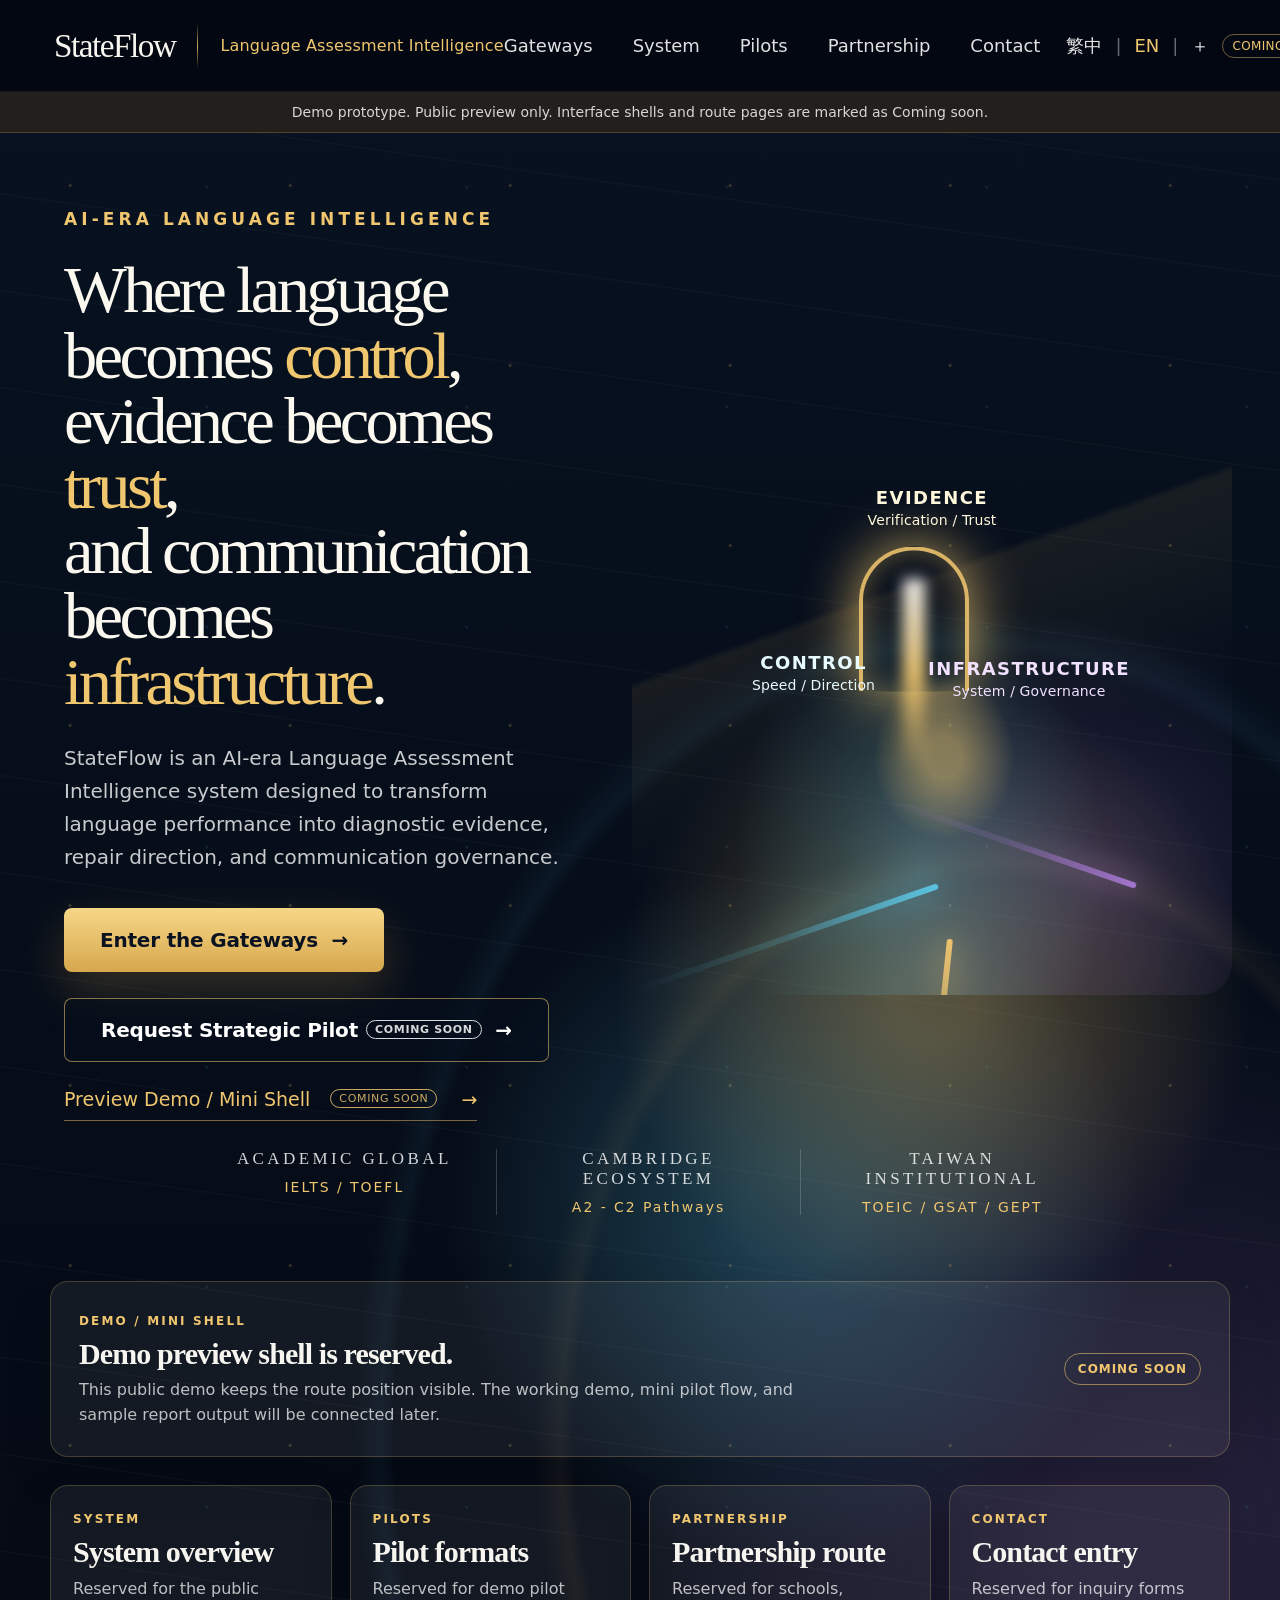
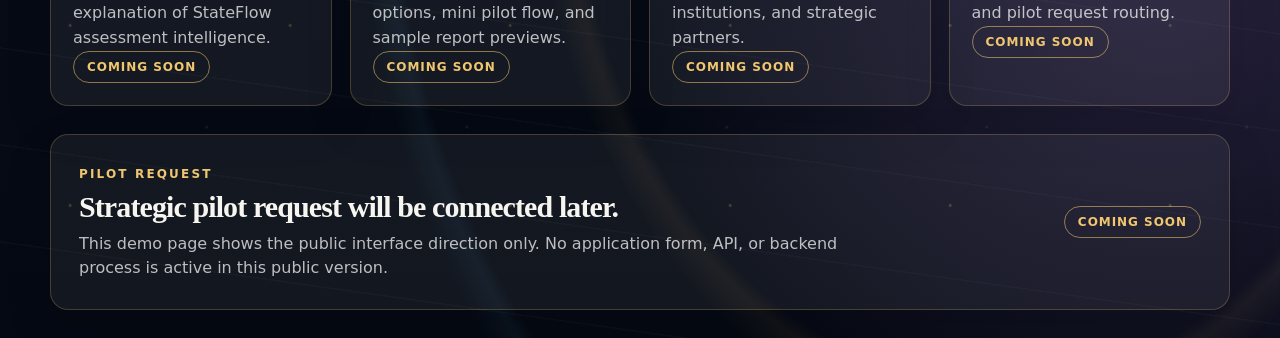
==== index.html @ 735f4b94 "Add files via upload" ====
<!doctype html>
<html lang="en" data-page="page01_international_gateway">
<head>
  <meta charset="utf-8" />
  <meta name="viewport" content="width=device-width, initial-scale=1" />
  <title>StateFlow International Gateway</title>
  <meta name="description" content="StateFlow International Gateway - AI-era Language Assessment Intelligence. Demo prototype only." />
  <meta name="robots" content="noindex, nofollow" />
  <link rel="stylesheet" href="css/stateflow-gateway.css" />
</head>
<body>
  <header class="sf-header" data-component="global_header">
    <a class="sf-logo-wrap" href="index.html" aria-label="StateFlow Home">
      <span class="sf-logo">StateFlow</span>
      <span class="sf-logo-rule" aria-hidden="true"></span>
      <span class="sf-subtitle">Language Assessment Intelligence</span>
    </a>
    <div class="sf-header-right">
      <nav class="sf-nav" aria-label="Primary navigation">
        <a href="gateways.html">Gateways</a>
        <a href="#system" data-status="coming-soon">System</a>
        <a href="#pilots" data-status="coming-soon">Pilots</a>
        <a href="#partnership" data-status="coming-soon">Partnership</a>
        <a href="#contact" data-status="coming-soon">Contact</a>
      </nav>
      <div class="sf-language-switcher" id="language-switcher" data-lang-current="en" data-lang-options="zh-TW,en,ja,ko,es,fr,de,id,th,vi,ar" aria-label="Language switcher">
        <span>繁中</span><span class="divider">|</span><span class="active">EN</span><span class="divider">|</span><span>＋</span><span class="coming-soon">Coming soon</span>
      </div>
      <button class="sf-menu-button" data-menu-button aria-label="Open menu" aria-expanded="false"><span></span><span></span><span></span></button>
    </div>
    <nav class="sf-mobile-nav" data-mobile-nav data-open="false" aria-label="Mobile navigation">
      <a href="gateways.html">Gateways</a>
      <a href="#system" data-status="coming-soon">System <span>Coming soon</span></a>
      <a href="#pilots" data-status="coming-soon">Pilots <span>Coming soon</span></a>
      <a href="#partnership" data-status="coming-soon">Partnership <span>Coming soon</span></a>
      <a href="#contact" data-status="coming-soon">Contact <span>Coming soon</span></a>
    </nav>
  </header>

  <div class="sf-demo-ribbon" role="note">Demo prototype. Public preview only. Interface shells and route pages are marked as Coming soon.</div>

  <main class="sf-home" data-route="international_gateway" data-visual-mode="cinematic_gateway_dark">
    <section class="sf-home-content" id="hero-international-gateway">
      <div class="sf-hero-copy">
        <div class="sf-eyebrow">AI-era Language Intelligence</div>
        <h1 class="sf-hero-title">
          Where language<br />
          becomes <span class="gold">control</span>,<br />
          evidence becomes <span class="gold">trust</span>,<br />
          and communication<br />
          becomes <span class="gold">infrastructure</span>.
        </h1>
        <p class="sf-hero-subtitle">StateFlow is an AI-era Language Assessment Intelligence system designed to transform language performance into diagnostic evidence, repair direction, and communication governance.</p>
        <div class="sf-cta-row">
          <a class="sf-btn sf-btn-primary" href="gateways.html" data-cta="enter_gateways">Enter the Gateways&nbsp; →</a>
          <a class="sf-btn sf-btn-secondary" href="#pilot-request" data-cta="request_strategic_pilot" data-status="coming-soon">Request Strategic Pilot <span class="sf-inline-status">Coming soon</span>&nbsp; →</a>
        </div>
        <a class="sf-text-link" href="#demo-mini-shell" data-cta="preview_demo_mini_shell" data-status="coming-soon">Preview Demo / Mini Shell <span class="sf-inline-status">Coming soon</span>&nbsp; →</a>
      </div>

      <div class="sf-gateway-visual" aria-label="StateFlow gateway visual with control evidence and infrastructure lines">
        <div class="sf-portal" aria-hidden="true"></div>
        <span class="sf-line control" aria-hidden="true"></span>
        <span class="sf-line evidence" aria-hidden="true"></span>
        <span class="sf-line infrastructure" aria-hidden="true"></span>
        <div class="sf-visual-label control">CONTROL<small>Speed / Direction</small></div>
        <div class="sf-visual-label evidence">EVIDENCE<small>Verification / Trust</small></div>
        <div class="sf-visual-label infrastructure">INFRASTRUCTURE<small>System / Governance</small></div>
      </div>

      <div class="sf-gateway-hints" aria-label="Gateway preview links">
        <a class="sf-gateway-hint" href="gateways.html#academic-global" data-gateway-id="academic_global"><span class="label">Academic Global</span><span class="routes">IELTS / TOEFL</span></a>
        <a class="sf-gateway-hint" href="gateways.html#cambridge-ecosystem" data-gateway-id="cambridge_ecosystem"><span class="label">Cambridge Ecosystem</span><span class="routes">A2 - C2 Pathways</span></a>
        <a class="sf-gateway-hint" href="gateways.html#taiwan-institutional" data-gateway-id="taiwan_institutional"><span class="label">Taiwan Institutional</span><span class="routes">TOEIC / GSAT / GEPT</span></a>
      </div>
    </section>


    <section class="sf-coming-soon-panel" id="demo-mini-shell" data-slot-type="demo_preview" data-status="coming-soon">
      <div>
        <span class="sf-panel-label">Demo / Mini Shell</span>
        <h2>Demo preview shell is reserved.</h2>
        <p>This public demo keeps the route position visible. The working demo, mini pilot flow, and sample report output will be connected later.</p>
      </div>
      <span class="sf-panel-status">Coming soon</span>
    </section>

    <section class="sf-coming-soon-grid" aria-label="Reserved demo sections">
      <article id="system" data-slot-type="system_overview" data-status="coming-soon">
        <span class="sf-panel-label">System</span>
        <h2>System overview</h2>
        <p>Reserved for the public explanation of StateFlow assessment intelligence.</p>
        <span class="sf-panel-status">Coming soon</span>
      </article>
      <article id="pilots" data-slot-type="pilot_preview" data-status="coming-soon">
        <span class="sf-panel-label">Pilots</span>
        <h2>Pilot formats</h2>
        <p>Reserved for demo pilot options, mini pilot flow, and sample report previews.</p>
        <span class="sf-panel-status">Coming soon</span>
      </article>
      <article id="partnership" data-slot-type="partnership_preview" data-status="coming-soon">
        <span class="sf-panel-label">Partnership</span>
        <h2>Partnership route</h2>
        <p>Reserved for schools, institutions, and strategic partners.</p>
        <span class="sf-panel-status">Coming soon</span>
      </article>
      <article id="contact" data-slot-type="contact_preview" data-status="coming-soon">
        <span class="sf-panel-label">Contact</span>
        <h2>Contact entry</h2>
        <p>Reserved for inquiry forms and pilot request routing.</p>
        <span class="sf-panel-status">Coming soon</span>
      </article>
    </section>

    <section class="sf-coming-soon-panel" id="pilot-request" data-slot-type="pilot_request" data-status="coming-soon">
      <div>
        <span class="sf-panel-label">Pilot Request</span>
        <h2>Strategic pilot request will be connected later.</h2>
        <p>This demo page shows the public interface direction only. No application form, API, or backend process is active in this public version.</p>
      </div>
      <span class="sf-panel-status">Coming soon</span>
    </section>

  </main>
  <script src="js/navigation.js"></script>
</body>
</html>
---- css/stateflow-gateway.css ----
/*
StateFlow International Gateway CSS v0.2
Scope: Page 01 International Gateway + Page 02 Three Main Gateways
Audience: Dean static prototype production
Status: Visual-first static shell. Not API contract. Not production backend spec.
Rule: Dean prototype and Guanglian engineering implementation must use the same layout logic, component IDs, gateway IDs, slot positions, language-switching position, and responsive hierarchy.
*/

:root {
  --sf-navy-950: #040811;
  --sf-navy-900: #07111f;
  --sf-navy-850: #0a1526;
  --sf-navy-800: #0e1a2b;
  --sf-ivory-50: #fbf8ef;
  --sf-ivory-100: #f4eee1;
  --sf-mist-100: #eef2f4;
  --sf-graphite-700: #26303a;
  --sf-graphite-500: #5d6670;
  --sf-gold-500: #d5a84e;
  --sf-gold-400: #f0c66f;
  --sf-cyan-500: #5cc7e6;
  --sf-cyan-300: #9deaff;
  --sf-green-500: #5aa88b;
  --sf-purple-500: #a879d5;
  --sf-blue-700: #102f59;
  --sf-border-dark: rgba(255,255,255,.14);
  --sf-border-light: rgba(10,21,38,.13);
  --sf-shadow-strong: 0 30px 80px rgba(0,0,0,.32);
  --sf-shadow-card: 0 16px 45px rgba(9, 23, 39, .12);
  --sf-serif: Georgia, 'Times New Roman', serif;
  --sf-sans: Inter, ui-sans-serif, system-ui, -apple-system, BlinkMacSystemFont, 'Segoe UI', sans-serif;
  --sf-mono: 'SFMono-Regular', Consolas, 'Liberation Mono', monospace;
  --sf-radius-xl: 24px;
  --sf-radius-lg: 18px;
  --sf-radius-md: 12px;
  --sf-page-max: 1780px;
}

* { box-sizing: border-box; }
html { scroll-behavior: smooth; }
body {
  margin: 0;
  font-family: var(--sf-sans);
  color: #f7f5ef;
  background: var(--sf-navy-950);
}
a { color: inherit; text-decoration: none; }
button, a { -webkit-tap-highlight-color: transparent; }

.sf-header {
  position: sticky;
  top: 0;
  z-index: 20;
  display: flex;
  align-items: center;
  justify-content: space-between;
  min-height: 92px;
  padding: 0 54px;
  background: rgba(4, 8, 17, .94);
  border-bottom: 1px solid rgba(255,255,255,.08);
  backdrop-filter: blur(18px);
}
.sf-logo-wrap {
  display: flex;
  align-items: center;
  gap: 22px;
}
.sf-logo {
  font-family: var(--sf-serif);
  font-size: clamp(32px, 2.6vw, 48px);
  letter-spacing: -0.045em;
  line-height: 1;
}
.sf-logo-rule {
  width: 1px;
  height: 46px;
  background: linear-gradient(180deg, transparent, rgba(240,198,111,.85), transparent);
}
.sf-subtitle {
  font-size: 16px;
  color: var(--sf-gold-400);
  letter-spacing: .01em;
  white-space: nowrap;
}
.sf-nav {
  display: flex;
  align-items: center;
  gap: 40px;
  color: rgba(255,255,255,.88);
  font-size: 18px;
}
.sf-nav a {
  position: relative;
  padding: 10px 0;
}
.sf-nav a.active::after {
  content: '';
  position: absolute;
  left: 50%;
  transform: translateX(-50%);
  bottom: 2px;
  width: 48px;
  height: 2px;
  background: linear-gradient(90deg, transparent, var(--sf-gold-400), transparent);
}
.sf-language-switcher {
  display: flex;
  align-items: center;
  gap: 13px;
  color: rgba(255,255,255,.9);
  font-size: 18px;
  white-space: nowrap;
}
.sf-language-switcher .active { color: var(--sf-gold-400); }
.sf-language-switcher .divider { color: rgba(255,255,255,.4); }
.sf-menu-button {
  display: none;
  width: 42px;
  height: 34px;
  border: 0;
  background: transparent;
  color: #fff;
  padding: 0;
  cursor: pointer;
}
.sf-menu-button span {
  display: block;
  height: 3px;
  margin: 7px 0;
  background: rgba(255,255,255,.94);
  border-radius: 6px;
}

/* PAGE 01 DARK HERO */
.sf-home {
  min-height: calc(100vh - 92px);
  overflow: hidden;
  background:
    radial-gradient(circle at 73% 48%, rgba(240,198,111,.32) 0 3%, transparent 24%),
    radial-gradient(circle at 62% 60%, rgba(92,199,230,.25) 0 4%, transparent 26%),
    radial-gradient(circle at 91% 78%, rgba(168,121,213,.18) 0 5%, transparent 30%),
    linear-gradient(180deg, #07111f 0%, #050913 100%);
  position: relative;
}
.sf-home::before,
.sf-home::after {
  content: '';
  position: absolute;
  inset: 0;
  pointer-events: none;
}
.sf-home::before {
  background:
    repeating-linear-gradient(8deg, transparent 0 94px, rgba(255,255,255,.03) 95px 96px),
    radial-gradient(ellipse at 78% 72%, transparent 0 30%, rgba(240,198,111,.07) 31%, transparent 33%),
    radial-gradient(ellipse at 76% 72%, transparent 0 42%, rgba(92,199,230,.07) 43%, transparent 45%);
  opacity: .8;
}
.sf-home::after {
  background-image:
    radial-gradient(circle, rgba(240,198,111,.75) 0 1px, transparent 1.8px),
    radial-gradient(circle, rgba(92,199,230,.35) 0 1px, transparent 1.8px);
  background-size: 220px 180px, 260px 220px;
  background-position: 17% 42%, 84% 52%;
  opacity: .35;
}
.sf-home-content {
  position: relative;
  z-index: 2;
  width: min(100%, var(--sf-page-max));
  min-height: calc(100vh - 92px);
  margin: 0 auto;
  padding: 76px 64px 38px;
  display: grid;
  grid-template-columns: minmax(520px, .94fr) minmax(600px, 1.06fr);
  gap: 48px;
  align-items: center;
}
.sf-eyebrow {
  color: var(--sf-gold-400);
  font-size: 17px;
  font-weight: 600;
  letter-spacing: .24em;
  text-transform: uppercase;
  margin-bottom: 28px;
}
.sf-hero-title {
  margin: 0;
  font-family: var(--sf-serif);
  font-size: clamp(52px, 5.2vw, 92px);
  line-height: .98;
  letter-spacing: -.055em;
  font-weight: 500;
  color: #fbf8ef;
}
.sf-hero-title .gold { color: var(--sf-gold-400); }
.sf-hero-subtitle {
  max-width: 690px;
  margin: 28px 0 0;
  font-size: 20px;
  line-height: 1.65;
  color: rgba(255,255,255,.78);
}
.sf-cta-row {
  display: flex;
  align-items: center;
  gap: 26px;
  flex-wrap: wrap;
  margin-top: 34px;
}
.sf-btn {
  display: inline-flex;
  align-items: center;
  justify-content: center;
  min-height: 64px;
  padding: 0 36px;
  border-radius: 8px;
  font-size: 20px;
  font-weight: 600;
  letter-spacing: -.01em;
  transition: transform .2s ease, box-shadow .2s ease, border-color .2s ease;
}
.sf-btn:hover { transform: translateY(-2px); }
.sf-btn-primary {
  color: #0b1220;
  background: linear-gradient(180deg, #f6d787, #d7a74d);
  box-shadow: 0 18px 50px rgba(213,168,78,.23);
}
.sf-btn-secondary {
  color: #fff;
  border: 1px solid rgba(240,198,111,.55);
  background: rgba(6,14,28,.58);
}
.sf-text-link {
  display: inline-flex;
  align-items: center;
  gap: 12px;
  margin-top: 26px;
  color: var(--sf-gold-400);
  font-size: 19px;
  border-bottom: 1px solid rgba(240,198,111,.48);
  padding-bottom: 10px;
}
.sf-gateway-visual {
  position: relative;
  min-height: 660px;
  border-radius: 32px;
  overflow: hidden;
}
.sf-gateway-visual::before {
  content: '';
  position: absolute;
  inset: 9% 0 -4%;
  background:
    radial-gradient(ellipse at 52% 58%, rgba(240,198,111,.46) 0 4%, transparent 16%),
    radial-gradient(ellipse at 48% 76%, rgba(92,199,230,.28), transparent 42%),
    radial-gradient(ellipse at 77% 78%, rgba(168,121,213,.20), transparent 39%),
    linear-gradient(160deg, transparent 0 34%, rgba(240,198,111,.08) 35%, transparent 60%);
  filter: blur(.2px);
}
.sf-portal {
  position: absolute;
  left: 47%;
  top: 43%;
  width: 110px;
  height: 145px;
  transform: translate(-50%, -50%);
  border: 4px solid rgba(240,198,111,.9);
  border-bottom: 0;
  border-radius: 54px 54px 2px 2px;
  box-shadow: 0 0 55px rgba(240,198,111,.8), inset 0 0 30px rgba(240,198,111,.36);
}
.sf-portal::after {
  content: '';
  position: absolute;
  left: 50%;
  top: 20%;
  width: 22px;
  height: 190px;
  transform: translateX(-50%);
  background: linear-gradient(180deg, rgba(255,255,255,.9), rgba(240,198,111,.95), transparent);
  filter: blur(7px);
}
.sf-line {
  position: absolute;
  height: 6px;
  border-radius: 999px;
  transform-origin: right center;
  filter: drop-shadow(0 0 16px currentColor);
}
.sf-line.control {
  right: 49%;
  bottom: 16%;
  width: 54%;
  transform: rotate(-19deg);
  color: var(--sf-cyan-500);
  background: linear-gradient(90deg, transparent, rgba(92,199,230,.2), rgba(92,199,230,.95));
}
.sf-line.evidence {
  right: 47%;
  bottom: 8%;
  width: 55%;
  transform: rotate(-84deg);
  color: var(--sf-gold-400);
  background: linear-gradient(90deg, transparent, rgba(240,198,111,.25), rgba(240,198,111,.98));
}
.sf-line.infrastructure {
  right: 16%;
  bottom: 16%;
  width: 45%;
  transform: rotate(19deg);
  color: var(--sf-purple-500);
  background: linear-gradient(90deg, transparent, rgba(168,121,213,.22), rgba(168,121,213,.95));
}
.sf-visual-label {
  position: absolute;
  text-align: center;
  text-transform: uppercase;
  letter-spacing: .08em;
  font-weight: 700;
  font-size: 18px;
  color: rgba(255,255,255,.88);
}
.sf-visual-label small {
  display: block;
  text-transform: none;
  letter-spacing: .01em;
  font-size: 14px;
  font-weight: 500;
  margin-top: 4px;
}
.sf-visual-label.control { left: 20%; top: 48%; color: #e8fbff; }
.sf-visual-label.evidence { left: 50%; top: 23%; transform: translateX(-50%); color: #fff7dc; }
.sf-visual-label.infrastructure { right: 17%; top: 49%; color: #f1e1ff; }
.sf-gateway-hints {
  grid-column: 1 / -1;
  align-self: end;
  display: grid;
  grid-template-columns: repeat(3, 1fr);
  gap: 0;
  width: min(920px, 78%);
  margin: -20px auto 0;
  color: rgba(255,255,255,.82);
  text-align: center;
}
.sf-gateway-hint {
  padding: 0 28px;
  border-left: 1px solid rgba(255,255,255,.18);
}
.sf-gateway-hint:first-child { border-left: 0; }
.sf-gateway-hint .label {
  display: block;
  font-family: var(--sf-serif);
  letter-spacing: .2em;
  text-transform: uppercase;
  font-size: 17px;
}
.sf-gateway-hint .routes {
  display: block;
  margin-top: 10px;
  color: var(--sf-gold-400);
  font-size: 14px;
  letter-spacing: .14em;
}

/* PAGE 02 THREE GATEWAYS */
.sf-gateways-page {
  min-height: calc(100vh - 92px);
  color: var(--sf-navy-950);
  background:
    radial-gradient(circle at 80% 26%, rgba(240,198,111,.12), transparent 30%),
    radial-gradient(circle at 22% 60%, rgba(92,199,230,.08), transparent 36%),
    linear-gradient(180deg, #fffdf8 0%, var(--sf-ivory-50) 68%, #f1efe7 100%);
}
.sf-gateways-wrap {
  width: min(100%, var(--sf-page-max));
  margin: 0 auto;
  padding: 44px 58px 42px;
}
.sf-section-eyebrow {
  color: #b08031;
  font-size: 18px;
  letter-spacing: .26em;
  text-transform: uppercase;
  font-weight: 600;
  margin-bottom: 16px;
}
.sf-section-title {
  margin: 0;
  max-width: 1180px;
  font-family: var(--sf-serif);
  font-size: clamp(52px, 4.6vw, 86px);
  line-height: .98;
  letter-spacing: -.055em;
  font-weight: 500;
  color: #07111f;
}
.sf-section-title .gold { color: #9f732c; }
.sf-section-subtitle {
  max-width: 860px;
  margin: 24px 0 32px;
  font-size: 19px;
  line-height: 1.55;
  color: #405062;
}
.sf-gateway-card-grid {
  display: grid;
  grid-template-columns: repeat(3, minmax(0,1fr));
  gap: 26px;
}
.sf-entry-card {
  position: relative;
  min-height: 500px;
  padding: 42px 32px 30px;
  border-radius: 16px;
  background: rgba(255,255,255,.72);
  border: 1px solid var(--sf-border-light);
  box-shadow: var(--sf-shadow-card);
  overflow: hidden;
}
.sf-entry-card::before {
  content: '';
  position: absolute;
  inset: 0;
  z-index: 0;
  background: var(--card-visual);
  opacity: .92;
}
.sf-entry-card > * { position: relative; z-index: 1; }
.sf-card-icon {
  width: 68px;
  height: 68px;
  display: grid;
  place-items: center;
  border-radius: 50%;
  border: 1px solid currentColor;
  font-size: 30px;
  margin-bottom: 28px;
  background: rgba(255,255,255,.56);
}
.sf-entry-card h2 {
  margin: 0 0 12px;
  font-family: var(--sf-serif);
  font-size: 34px;
  line-height: 1.05;
  letter-spacing: -.03em;
  color: #07111f;
}
.sf-card-routes {
  margin: 0 0 18px;
  font-weight: 700;
  font-size: 17px;
  line-height: 1.45;
}
.sf-card-rule {
  width: 48px;
  height: 2px;
  background: currentColor;
  margin: 0 0 28px;
}
.sf-card-copy {
  margin: 0 0 18px;
  font-size: 15.5px;
  line-height: 1.55;
  color: #1f2d3b;
}
.sf-purpose {
  display: flex;
  align-items: flex-start;
  gap: 10px;
  margin: 16px 0 28px;
  color: #334;
  font-size: 14px;
  line-height: 1.5;
}
.sf-purpose span { color: currentColor; }
.sf-card-cta {
  display: inline-flex;
  align-items: center;
  justify-content: center;
  min-height: 52px;
  padding: 0 22px;
  border-radius: 6px;
  background: var(--sf-navy-950);
  color: #fff;
  font-weight: 700;
}
.sf-tech-label {
  display: block;
  margin-top: 20px;
  font-family: var(--sf-mono);
  font-size: 12px;
  color: #4c5c70;
}
.sf-disclaimer {
  font-size: 12px;
  color: #4f6065;
  margin-top: 12px;
  line-height: 1.4;
}
.sf-academic {
  color: #1b65b1;
  --card-visual: radial-gradient(circle at 78% 46%, rgba(75,157,232,.16), transparent 33%), linear-gradient(115deg, rgba(30,119,203,.12), transparent 54%);
}
.sf-cambridge {
  color: #2f896d;
  --card-visual: radial-gradient(circle at 82% 42%, rgba(90,168,139,.16), transparent 34%), linear-gradient(115deg, rgba(90,168,139,.08), transparent 54%);
}
.sf-taiwan {
  color: #ae7b27;
  --card-visual: radial-gradient(circle at 82% 42%, rgba(213,168,78,.18), transparent 35%), linear-gradient(115deg, rgba(213,168,78,.12), transparent 54%);
}
.sf-interface-strip {
  margin-top: 28px;
  border-radius: 16px;
  border: 1px solid var(--sf-border-light);
  background: rgba(255,255,255,.72);
  box-shadow: 0 15px 45px rgba(9,23,39,.07);
  display: grid;
  grid-template-columns: 1.55fr repeat(4, .75fr) .78fr;
  align-items: center;
  gap: 0;
  padding: 28px 30px;
  color: #102033;
}
.sf-strip-intro {
  display: flex;
  align-items: center;
  gap: 18px;
  font-size: 17px;
  line-height: 1.4;
  padding-right: 26px;
}
.sf-strip-item {
  border-left: 1px solid rgba(16,32,51,.13);
  text-align: center;
  min-height: 70px;
  display: grid;
  place-items: center;
  font-size: 15px;
  color: #29384b;
}
.sf-strip-status {
  font-size: 12px;
  line-height: 1.4;
  color: #5b6270;
  border-left: 1px solid rgba(16,32,51,.13);
  padding-left: 22px;
}

@media (max-width: 1100px) {
  .sf-header { padding: 0 38px; }
  .sf-nav { gap: 24px; }
  .sf-home-content { grid-template-columns: 1fr; padding-top: 56px; }
  .sf-gateway-visual { min-height: 480px; }
  .sf-gateway-card-grid { grid-template-columns: 1fr; }
  .sf-interface-strip { grid-template-columns: 1fr 1fr; row-gap: 20px; }
  .sf-strip-intro, .sf-strip-item, .sf-strip-status { border-left: 0; text-align: left; justify-content: start; }
}

@media (max-width: 760px) {
  .sf-header {
    min-height: 104px;
    padding: 20px 22px;
  }
  .sf-logo-wrap { gap: 0; display: block; }
  .sf-logo { font-size: 42px; }
  .sf-logo-rule { display: none; }
  .sf-subtitle { margin-top: 5px; font-size: 16px; }
  .sf-nav { display: none; }
  .sf-header-right { display: flex; align-items: center; gap: 18px; }
  .sf-language-switcher { font-size: 20px; gap: 10px; }
  .sf-menu-button { display: block; }
  .sf-home-content {
    min-height: auto;
    padding: 42px 24px 28px;
    display: block;
  }
  .sf-eyebrow { font-size: 16px; letter-spacing: .18em; margin-bottom: 24px; }
  .sf-hero-title { font-size: clamp(44px, 12vw, 58px); line-height: 1.05; }
  .sf-hero-subtitle { font-size: 18px; line-height: 1.45; }
  .sf-cta-row { display: grid; gap: 14px; margin-top: 28px; }
  .sf-btn { min-height: 72px; width: 100%; font-size: 22px; }
  .sf-text-link { margin-top: 22px; font-size: 20px; }
  .sf-gateway-visual { min-height: 545px; margin: 48px -24px 0; border-radius: 0; }
  .sf-portal { width: 78px; height: 105px; top: 44%; }
  .sf-visual-label { font-size: 15px; }
  .sf-visual-label small { font-size: 12px; }
  .sf-visual-label.control { left: 9%; top: 48%; }
  .sf-visual-label.evidence { top: 22%; }
  .sf-visual-label.infrastructure { right: 6%; top: 48%; }
  .sf-gateway-hints {
    width: 100%;
    grid-template-columns: 1fr;
    margin: 26px auto 0;
    gap: 18px;
  }
  .sf-gateway-hint { border-left: 0; padding: 0; }
  .sf-gateways-wrap { padding: 0 20px 26px; }
  .sf-gateways-page::before {
    content: '';
    display: block;
    height: 96px;
    margin: 0 -20px 28px;
    background: radial-gradient(circle at 50% 100%, rgba(240,198,111,.65), transparent 18%), linear-gradient(180deg, var(--sf-navy-950), #0a1526);
  }
  .sf-section-eyebrow { font-size: 16px; letter-spacing: .2em; }
  .sf-section-title { font-size: clamp(42px, 11vw, 56px); line-height: 1.03; }
  .sf-section-subtitle { font-size: 18px; }
  .sf-entry-card { min-height: auto; padding: 24px 22px 20px; }
  .sf-entry-card h2 { font-size: 30px; }
  .sf-card-routes { font-size: 16px; }
  .sf-card-copy { font-size: 15px; }
  .sf-card-icon { width: 58px; height: 58px; font-size: 25px; }
  .sf-interface-strip { grid-template-columns: 1fr; padding: 22px; gap: 16px; }
  .sf-strip-intro { padding-right: 0; }
  .sf-strip-item { min-height: auto; border-top: 1px solid rgba(16,32,51,.11); padding-top: 14px; }
  .sf-strip-status { border-left: 0; padding-left: 0; border-top: 1px solid rgba(16,32,51,.11); padding-top: 14px; }
}

/* Public demo cleanup layer v0.3
Scope: public-safe GitHub Pages demo only.
Internal docs / references / metadata are intentionally excluded from the public package.
*/
.sf-header { position: sticky; }
.sf-header-right {
  display: flex;
  align-items: center;
  gap: 26px;
}
.sf-language-switcher .coming-soon {
  display: inline-flex;
  align-items: center;
  min-height: 24px;
  padding: 0 9px;
  border: 1px solid rgba(240,198,111,.45);
  border-radius: 999px;
  color: var(--sf-gold-400);
  font-size: 12px;
  letter-spacing: .03em;
  text-transform: uppercase;
}
.sf-demo-ribbon {
  position: relative;
  z-index: 10;
  padding: 10px 24px;
  background: rgba(240,198,111,.12);
  border-bottom: 1px solid rgba(240,198,111,.22);
  color: rgba(255,255,255,.82);
  font-size: 14px;
  line-height: 1.45;
  text-align: center;
}
.sf-mobile-nav {
  display: none;
}
.sf-inline-status {
  display: inline-flex;
  align-items: center;
  margin-left: 8px;
  padding: 3px 8px;
  border: 1px solid currentColor;
  border-radius: 999px;
  font-size: 11px;
  line-height: 1;
  letter-spacing: .06em;
  text-transform: uppercase;
  opacity: .84;
  white-space: nowrap;
}
.sf-coming-soon-panel,
.sf-coming-soon-grid article,
.sf-route-shell-grid article {
  border: 1px solid rgba(240,198,111,.22);
  border-radius: 18px;
  background: rgba(255,255,255,.06);
  box-shadow: 0 18px 48px rgba(0,0,0,.13);
}
.sf-home .sf-coming-soon-panel,
.sf-home .sf-coming-soon-grid {
  position: relative;
  z-index: 2;
  width: min(calc(100% - 48px), 1180px);
  margin: 28px auto;
}
.sf-coming-soon-panel {
  display: flex;
  justify-content: space-between;
  align-items: center;
  gap: 22px;
  padding: 28px;
}
.sf-coming-soon-panel h2,
.sf-coming-soon-grid h2,
.sf-route-shell-grid h2 {
  margin: 8px 0 8px;
  font-family: var(--sf-serif);
  font-size: 30px;
  line-height: 1.12;
  letter-spacing: -.03em;
}
.sf-coming-soon-panel p,
.sf-coming-soon-grid p,
.sf-route-shell-grid p {
  margin: 0;
  max-width: 760px;
  color: rgba(255,255,255,.72);
  line-height: 1.55;
}
.sf-panel-label {
  display: inline-flex;
  align-items: center;
  color: var(--sf-gold-400);
  font-size: 12px;
  font-weight: 700;
  letter-spacing: .18em;
  text-transform: uppercase;
}
.sf-panel-status {
  display: inline-flex;
  align-items: center;
  min-height: 32px;
  padding: 0 13px;
  border: 1px solid rgba(240,198,111,.55);
  border-radius: 999px;
  color: var(--sf-gold-400);
  font-size: 12px;
  font-weight: 700;
  letter-spacing: .08em;
  text-transform: uppercase;
  white-space: nowrap;
}
.sf-coming-soon-grid,
.sf-route-shell-grid {
  display: grid;
  grid-template-columns: repeat(4, minmax(0,1fr));
  gap: 18px;
  margin-top: 28px;
}
.sf-route-shell-grid {
  grid-template-columns: repeat(3, minmax(0,1fr));
}
.sf-coming-soon-grid article,
.sf-route-shell-grid article {
  padding: 22px;
}
.sf-gateways-page .sf-coming-soon-grid article,
.sf-gateways-page .sf-route-shell-grid article,
.sf-gateways-page .sf-coming-soon-grid p,
.sf-gateways-page .sf-route-shell-grid p {
  color: #2b3a4a;
}
.sf-gateways-page .sf-coming-soon-grid article,
.sf-gateways-page .sf-route-shell-grid article {
  background: rgba(255,255,255,.74);
  border-color: rgba(10,21,38,.12);
}
.sf-gateways-page .sf-coming-soon-grid h2,
.sf-gateways-page .sf-route-shell-grid h2 {
  color: #07111f;
}

@media (max-width: 1100px) {
  .sf-coming-soon-grid,
  .sf-route-shell-grid {
    grid-template-columns: 1fr 1fr;
  }
}

@media (max-width: 760px) {
  .sf-header {
    display: grid;
    grid-template-columns: 1fr auto;
    align-items: center;
  }
  .sf-header-right { gap: 12px; }
  .sf-language-switcher {
    font-size: 13px;
    gap: 6px;
  }
  .sf-language-switcher .coming-soon {
    display: none;
  }
  .sf-menu-button[aria-expanded="true"] span:nth-child(1) {
    transform: translateY(10px) rotate(45deg);
  }
  .sf-menu-button[aria-expanded="true"] span:nth-child(2) {
    opacity: 0;
  }
  .sf-menu-button[aria-expanded="true"] span:nth-child(3) {
    transform: translateY(-10px) rotate(-45deg);
  }
  .sf-menu-button span { transition: transform .2s ease, opacity .2s ease; }
  .sf-mobile-nav {
    grid-column: 1 / -1;
    display: none;
    margin-top: 18px;
    padding: 14px;
    border: 1px solid rgba(240,198,111,.22);
    border-radius: 14px;
    background: rgba(4,8,17,.98);
  }
  .sf-mobile-nav[data-open="true"] {
    display: grid;
    gap: 8px;
  }
  .sf-mobile-nav a {
    display: flex;
    justify-content: space-between;
    align-items: center;
    min-height: 46px;
    padding: 0 12px;
    border-radius: 10px;
    background: rgba(255,255,255,.045);
    color: rgba(255,255,255,.9);
    font-size: 16px;
  }
  .sf-mobile-nav a span {
    color: var(--sf-gold-400);
    font-size: 11px;
    letter-spacing: .06em;
    text-transform: uppercase;
  }
  .sf-demo-ribbon {
    padding: 9px 20px;
    font-size: 12.5px;
  }
  .sf-home .sf-coming-soon-panel,
  .sf-home .sf-coming-soon-grid {
    width: calc(100% - 40px);
  }
  .sf-coming-soon-panel {
    display: block;
    padding: 22px;
  }
  .sf-coming-soon-panel .sf-panel-status {
    margin-top: 18px;
  }
  .sf-coming-soon-grid,
  .sf-route-shell-grid {
    grid-template-columns: 1fr;
  }
  .sf-inline-status {
    font-size: 9px;
    padding: 3px 6px;
    margin-left: 4px;
  }
}
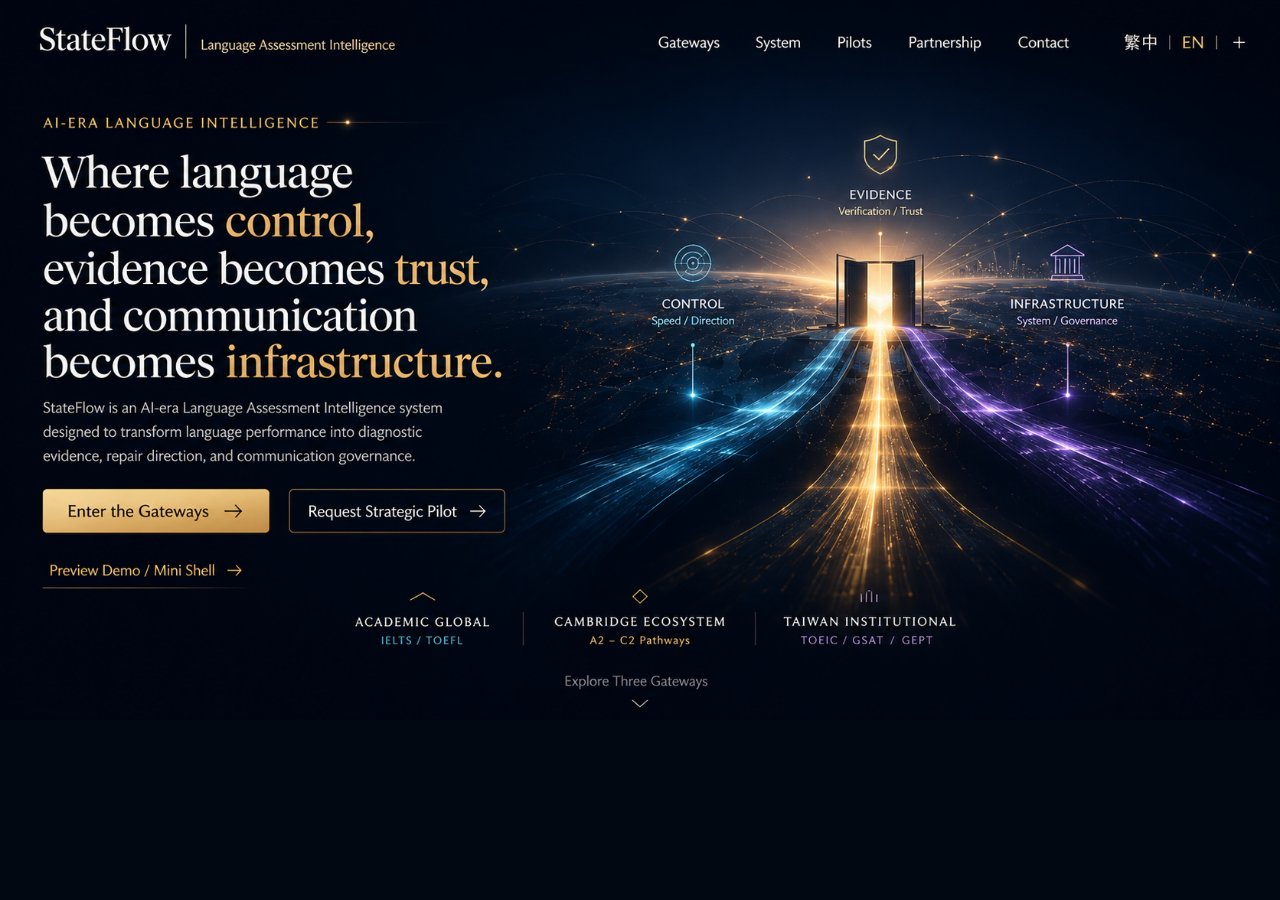
==== commit 006298ce: "Lock Page 01 visual fidelity v0.6" ====
--- a/index.html
+++ b/index.html
@@ -1,127 +1,40 @@
 <!doctype html>
-<html lang="en" data-page="page01_international_gateway">
+<html lang="en" data-page="page01_international_gateway" data-visual-lock="page01_v0.6">
 <head>
   <meta charset="utf-8" />
   <meta name="viewport" content="width=device-width, initial-scale=1" />
   <title>StateFlow International Gateway</title>
-  <meta name="description" content="StateFlow International Gateway - AI-era Language Assessment Intelligence. Demo prototype only." />
+  <meta name="description" content="StateFlow International Gateway - AI-era Language Assessment Intelligence." />
   <meta name="robots" content="noindex, nofollow" />
   <link rel="stylesheet" href="css/stateflow-gateway.css" />
+  <link rel="stylesheet" href="css/page01-visual-lock.css" />
 </head>
-<body>
-  <header class="sf-header" data-component="global_header">
-    <a class="sf-logo-wrap" href="index.html" aria-label="StateFlow Home">
-      <span class="sf-logo">StateFlow</span>
-      <span class="sf-logo-rule" aria-hidden="true"></span>
-      <span class="sf-subtitle">Language Assessment Intelligence</span>
-    </a>
-    <div class="sf-header-right">
-      <nav class="sf-nav" aria-label="Primary navigation">
-        <a href="gateways.html">Gateways</a>
-        <a href="#system" data-status="coming-soon">System</a>
-        <a href="#pilots" data-status="coming-soon">Pilots</a>
-        <a href="#partnership" data-status="coming-soon">Partnership</a>
-        <a href="#contact" data-status="coming-soon">Contact</a>
-      </nav>
-      <div class="sf-language-switcher" id="language-switcher" data-lang-current="en" data-lang-options="zh-TW,en,ja,ko,es,fr,de,id,th,vi,ar" aria-label="Language switcher">
-        <span>繁中</span><span class="divider">|</span><span class="active">EN</span><span class="divider">|</span><span>＋</span><span class="coming-soon">Coming soon</span>
-      </div>
-      <button class="sf-menu-button" data-menu-button aria-label="Open menu" aria-expanded="false"><span></span><span></span><span></span></button>
-    </div>
-    <nav class="sf-mobile-nav" data-mobile-nav data-open="false" aria-label="Mobile navigation">
-      <a href="gateways.html">Gateways</a>
-      <a href="#system" data-status="coming-soon">System <span>Coming soon</span></a>
-      <a href="#pilots" data-status="coming-soon">Pilots <span>Coming soon</span></a>
-      <a href="#partnership" data-status="coming-soon">Partnership <span>Coming soon</span></a>
-      <a href="#contact" data-status="coming-soon">Contact <span>Coming soon</span></a>
-    </nav>
-  </header>
+<body class="page01-visual-lock">
+  <main class="page01-lock" aria-label="StateFlow International Gateway Page 01 visual lock">
+    <picture class="page01-lock-picture" aria-hidden="true">
+      <source media="(max-width: 767px)" srcset="assets/page01/page01-mobile-visual-target.png" />
+      <img src="assets/page01/page01-desktop-visual-target.png" alt="" class="page01-lock-image" decoding="async" />
+    </picture>
 
-  <div class="sf-demo-ribbon" role="note">Demo prototype. Public preview only. Interface shells and route pages are marked as Coming soon.</div>
+    <h1 class="sr-only">StateFlow International Gateway</h1>
+    <p class="sr-only">Where language becomes control, evidence becomes trust, and communication becomes infrastructure.</p>
 
-  <main class="sf-home" data-route="international_gateway" data-visual-mode="cinematic_gateway_dark">
-    <section class="sf-home-content" id="hero-international-gateway">
-      <div class="sf-hero-copy">
-        <div class="sf-eyebrow">AI-era Language Intelligence</div>
-        <h1 class="sf-hero-title">
-          Where language<br />
-          becomes <span class="gold">control</span>,<br />
-          evidence becomes <span class="gold">trust</span>,<br />
-          and communication<br />
-          becomes <span class="gold">infrastructure</span>.
-        </h1>
-        <p class="sf-hero-subtitle">StateFlow is an AI-era Language Assessment Intelligence system designed to transform language performance into diagnostic evidence, repair direction, and communication governance.</p>
-        <div class="sf-cta-row">
-          <a class="sf-btn sf-btn-primary" href="gateways.html" data-cta="enter_gateways">Enter the Gateways&nbsp; →</a>
-          <a class="sf-btn sf-btn-secondary" href="#pilot-request" data-cta="request_strategic_pilot" data-status="coming-soon">Request Strategic Pilot <span class="sf-inline-status">Coming soon</span>&nbsp; →</a>
-        </div>
-        <a class="sf-text-link" href="#demo-mini-shell" data-cta="preview_demo_mini_shell" data-status="coming-soon">Preview Demo / Mini Shell <span class="sf-inline-status">Coming soon</span>&nbsp; →</a>
-      </div>
+    <a class="hotspot logo" href="index.html" aria-label="StateFlow home"></a>
+    <a class="hotspot nav-gateways" href="gateways.html" aria-label="Gateways"></a>
+    <a class="hotspot nav-system" href="#" aria-label="System visual placeholder"></a>
+    <a class="hotspot nav-pilots" href="#" aria-label="Pilots visual placeholder"></a>
+    <a class="hotspot nav-partnership" href="#" aria-label="Partnership visual placeholder"></a>
+    <a class="hotspot nav-contact" href="#" aria-label="Contact visual placeholder"></a>
+    <a class="hotspot language" href="#" aria-label="Language switcher visual placeholder"></a>
+    <button class="hotspot menu" type="button" aria-label="Menu visual placeholder"></button>
 
-      <div class="sf-gateway-visual" aria-label="StateFlow gateway visual with control evidence and infrastructure lines">
-        <div class="sf-portal" aria-hidden="true"></div>
-        <span class="sf-line control" aria-hidden="true"></span>
-        <span class="sf-line evidence" aria-hidden="true"></span>
-        <span class="sf-line infrastructure" aria-hidden="true"></span>
-        <div class="sf-visual-label control">CONTROL<small>Speed / Direction</small></div>
-        <div class="sf-visual-label evidence">EVIDENCE<small>Verification / Trust</small></div>
-        <div class="sf-visual-label infrastructure">INFRASTRUCTURE<small>System / Governance</small></div>
-      </div>
+    <a class="hotspot cta-gateways" href="gateways.html" aria-label="Enter the Gateways"></a>
+    <a class="hotspot cta-pilot" href="#" aria-label="Request Strategic Pilot visual placeholder"></a>
+    <a class="hotspot cta-demo" href="#" aria-label="Preview Demo / Mini Shell visual placeholder"></a>
 
-      <div class="sf-gateway-hints" aria-label="Gateway preview links">
-        <a class="sf-gateway-hint" href="gateways.html#academic-global" data-gateway-id="academic_global"><span class="label">Academic Global</span><span class="routes">IELTS / TOEFL</span></a>
-        <a class="sf-gateway-hint" href="gateways.html#cambridge-ecosystem" data-gateway-id="cambridge_ecosystem"><span class="label">Cambridge Ecosystem</span><span class="routes">A2 - C2 Pathways</span></a>
-        <a class="sf-gateway-hint" href="gateways.html#taiwan-institutional" data-gateway-id="taiwan_institutional"><span class="label">Taiwan Institutional</span><span class="routes">TOEIC / GSAT / GEPT</span></a>
-      </div>
-    </section>
-
-
-    <section class="sf-coming-soon-panel" id="demo-mini-shell" data-slot-type="demo_preview" data-status="coming-soon">
-      <div>
-        <span class="sf-panel-label">Demo / Mini Shell</span>
-        <h2>Demo preview shell is reserved.</h2>
-        <p>This public demo keeps the route position visible. The working demo, mini pilot flow, and sample report output will be connected later.</p>
-      </div>
-      <span class="sf-panel-status">Coming soon</span>
-    </section>
-
-    <section class="sf-coming-soon-grid" aria-label="Reserved demo sections">
-      <article id="system" data-slot-type="system_overview" data-status="coming-soon">
-        <span class="sf-panel-label">System</span>
-        <h2>System overview</h2>
-        <p>Reserved for the public explanation of StateFlow assessment intelligence.</p>
-        <span class="sf-panel-status">Coming soon</span>
-      </article>
-      <article id="pilots" data-slot-type="pilot_preview" data-status="coming-soon">
-        <span class="sf-panel-label">Pilots</span>
-        <h2>Pilot formats</h2>
-        <p>Reserved for demo pilot options, mini pilot flow, and sample report previews.</p>
-        <span class="sf-panel-status">Coming soon</span>
-      </article>
-      <article id="partnership" data-slot-type="partnership_preview" data-status="coming-soon">
-        <span class="sf-panel-label">Partnership</span>
-        <h2>Partnership route</h2>
-        <p>Reserved for schools, institutions, and strategic partners.</p>
-        <span class="sf-panel-status">Coming soon</span>
-      </article>
-      <article id="contact" data-slot-type="contact_preview" data-status="coming-soon">
-        <span class="sf-panel-label">Contact</span>
-        <h2>Contact entry</h2>
-        <p>Reserved for inquiry forms and pilot request routing.</p>
-        <span class="sf-panel-status">Coming soon</span>
-      </article>
-    </section>
-
-    <section class="sf-coming-soon-panel" id="pilot-request" data-slot-type="pilot_request" data-status="coming-soon">
-      <div>
-        <span class="sf-panel-label">Pilot Request</span>
-        <h2>Strategic pilot request will be connected later.</h2>
-        <p>This demo page shows the public interface direction only. No application form, API, or backend process is active in this public version.</p>
-      </div>
-      <span class="sf-panel-status">Coming soon</span>
-    </section>
-
+    <a class="hotspot gateway-academic" href="gateways.html#academic-global" aria-label="Academic Global gateway"></a>
+    <a class="hotspot gateway-cambridge" href="gateways.html#cambridge-ecosystem" aria-label="Cambridge Ecosystem gateway"></a>
+    <a class="hotspot gateway-taiwan" href="gateways.html#taiwan-institutional" aria-label="Taiwan Institutional gateway"></a>
   </main>
-  <script src="js/navigation.js"></script>
 </body>
 </html>
--- a/css/stateflow-gateway.css
+++ b/css/stateflow-gateway.css
@@ -846,3 +846,533 @@
     margin-left: 4px;
   }
 }
+
+/* Visual restoration layer v0.4
+Goal: make Page 01 closer to ANN approved reference while staying public-safe.
+No internal docs, metadata, visual_reference or governance files are included.
+*/
+html[data-page="page01_international_gateway"] body {
+  background: #040811;
+}
+
+html[data-page="page01_international_gateway"] .sf-header {
+  position: absolute;
+  left: 0;
+  right: 0;
+  top: 0;
+  min-height: 98px;
+  padding: 0 56px;
+  background: linear-gradient(180deg, rgba(4, 8, 17, .72), rgba(4, 8, 17, .08));
+  border-bottom: 0;
+  backdrop-filter: none;
+}
+
+html[data-page="page01_international_gateway"] .sf-logo {
+  font-size: clamp(34px, 2.35vw, 46px);
+}
+
+html[data-page="page01_international_gateway"] .sf-nav {
+  gap: 46px;
+  font-size: 18px;
+}
+
+html[data-page="page01_international_gateway"] .sf-demo-ribbon {
+  position: fixed;
+  right: 24px;
+  bottom: 22px;
+  z-index: 60;
+  width: auto;
+  max-width: 360px;
+  padding: 9px 14px;
+  border: 1px solid rgba(240,198,111,.38);
+  border-radius: 999px;
+  background: rgba(4, 8, 17, .76);
+  color: rgba(255,255,255,.78);
+  box-shadow: 0 14px 42px rgba(0,0,0,.28);
+  backdrop-filter: blur(16px);
+  font-size: 12px;
+  text-align: left;
+}
+
+html[data-page="page01_international_gateway"] .sf-home {
+  min-height: 100vh;
+  background:
+    radial-gradient(circle at 70% 48%, rgba(240,198,111,.34) 0 2.5%, transparent 22%),
+    radial-gradient(circle at 63% 59%, rgba(92,199,230,.24) 0 4%, transparent 28%),
+    radial-gradient(circle at 88% 69%, rgba(168,121,213,.2) 0 5%, transparent 28%),
+    radial-gradient(ellipse at 64% 52%, rgba(31,72,118,.36), transparent 46%),
+    linear-gradient(180deg, #050a14 0%, #07111f 42%, #030711 100%);
+}
+
+html[data-page="page01_international_gateway"] .sf-home::before {
+  background:
+    repeating-linear-gradient(7deg, transparent 0 108px, rgba(255,255,255,.026) 109px 110px),
+    radial-gradient(ellipse at 72% 54%, transparent 0 32%, rgba(240,198,111,.10) 32.5%, transparent 34%),
+    radial-gradient(ellipse at 77% 56%, transparent 0 43%, rgba(92,199,230,.08) 43.5%, transparent 45%),
+    radial-gradient(ellipse at 81% 57%, transparent 0 50%, rgba(168,121,213,.08) 50.5%, transparent 52%);
+  opacity: .9;
+}
+
+html[data-page="page01_international_gateway"] .sf-home::after {
+  background-image:
+    radial-gradient(circle, rgba(240,198,111,.82) 0 1px, transparent 1.8px),
+    radial-gradient(circle, rgba(92,199,230,.35) 0 1px, transparent 1.8px);
+  background-size: 180px 150px, 240px 205px;
+  background-position: 18% 32%, 86% 43%;
+  opacity: .34;
+}
+
+html[data-page="page01_international_gateway"] .sf-home-content {
+  min-height: 100vh;
+  padding: 148px 58px 36px;
+  grid-template-columns: minmax(500px, .82fr) minmax(760px, 1.18fr);
+  gap: 14px;
+  align-items: center;
+}
+
+html[data-page="page01_international_gateway"] .sf-hero-copy {
+  align-self: center;
+  transform: translateY(-10px);
+}
+
+html[data-page="page01_international_gateway"] .sf-eyebrow {
+  display: inline-flex;
+  align-items: center;
+  gap: 18px;
+  margin-bottom: 28px;
+  font-size: 16px;
+  letter-spacing: .25em;
+}
+
+html[data-page="page01_international_gateway"] .sf-eyebrow::after {
+  content: '';
+  width: 92px;
+  height: 1px;
+  background: linear-gradient(90deg, rgba(240,198,111,.9), transparent);
+  box-shadow: 0 0 12px rgba(240,198,111,.8);
+}
+
+html[data-page="page01_international_gateway"] .sf-hero-title {
+  max-width: 700px;
+  font-size: clamp(52px, 4.45vw, 78px);
+  line-height: 1.02;
+  letter-spacing: -.058em;
+}
+
+html[data-page="page01_international_gateway"] .sf-hero-subtitle {
+  max-width: 650px;
+  margin-top: 26px;
+  font-size: 19px;
+  line-height: 1.62;
+}
+
+html[data-page="page01_international_gateway"] .sf-cta-row {
+  margin-top: 32px;
+}
+
+html[data-page="page01_international_gateway"] .sf-btn {
+  position: relative;
+  min-height: 62px;
+  padding: 0 34px;
+  border-radius: 7px;
+  font-size: 20px;
+}
+
+html[data-page="page01_international_gateway"] .sf-btn[data-status="coming-soon"] {
+  padding-right: 50px;
+}
+
+html[data-page="page01_international_gateway"] .sf-btn .sf-inline-status,
+html[data-page="page01_international_gateway"] .sf-text-link .sf-inline-status {
+  position: absolute;
+  right: 14px;
+  top: -12px;
+  margin: 0;
+  background: rgba(4, 8, 17, .86);
+  color: var(--sf-gold-400);
+  border-color: rgba(240,198,111,.55);
+  font-size: 9.5px;
+}
+
+html[data-page="page01_international_gateway"] .sf-text-link {
+  position: relative;
+  margin-top: 28px;
+  font-size: 18px;
+}
+
+html[data-page="page01_international_gateway"] .sf-gateway-visual {
+  min-height: 650px;
+  overflow: visible;
+  border-radius: 0;
+  transform: translate(4%, 2%);
+}
+
+html[data-page="page01_international_gateway"] .sf-gateway-visual::before {
+  inset: 2% -4% -2% -7%;
+  background:
+    radial-gradient(ellipse at 49% 55%, rgba(255,224,152,.84) 0 2.4%, rgba(240,198,111,.38) 3.5%, transparent 13%),
+    radial-gradient(ellipse at 48% 68%, rgba(255,214,124,.30) 0 7%, transparent 25%),
+    radial-gradient(ellipse at 36% 79%, rgba(92,199,230,.36), transparent 37%),
+    radial-gradient(ellipse at 76% 80%, rgba(168,121,213,.30), transparent 36%),
+    radial-gradient(ellipse at 52% 91%, rgba(240,198,111,.18), transparent 42%),
+    linear-gradient(180deg, transparent 0 38%, rgba(7,17,31,.04) 39% 100%);
+  filter: none;
+}
+
+html[data-page="page01_international_gateway"] .sf-gateway-visual::after {
+  content: '';
+  position: absolute;
+  left: -7%;
+  right: -4%;
+  bottom: 4%;
+  height: 62%;
+  background:
+    linear-gradient(104deg, transparent 0 30%, rgba(92,199,230,.0) 31%, rgba(92,199,230,.32) 56%, transparent 58%),
+    linear-gradient(76deg, transparent 0 42%, rgba(240,198,111,.0) 43%, rgba(240,198,111,.45) 53%, transparent 55%),
+    linear-gradient(62deg, transparent 0 47%, rgba(168,121,213,.0) 48%, rgba(168,121,213,.34) 72%, transparent 74%),
+    radial-gradient(ellipse at 50% 12%, rgba(255,230,170,.22), transparent 26%);
+  opacity: .86;
+  filter: blur(.2px);
+  clip-path: polygon(3% 100%, 42% 0, 58% 0, 99% 100%);
+}
+
+html[data-page="page01_international_gateway"] .sf-portal {
+  left: 48%;
+  top: 42%;
+  width: 120px;
+  height: 150px;
+  border-width: 3px;
+  box-shadow: 0 0 70px rgba(240,198,111,.82), inset 0 0 32px rgba(240,198,111,.38);
+}
+
+html[data-page="page01_international_gateway"] .sf-portal::after {
+  width: 28px;
+  height: 220px;
+  filter: blur(8px);
+}
+
+html[data-page="page01_international_gateway"] .sf-line {
+  height: 5px;
+  opacity: .95;
+  z-index: 2;
+}
+
+html[data-page="page01_international_gateway"] .sf-line.control {
+  right: 51%;
+  bottom: 18%;
+  width: 56%;
+  transform: rotate(-20deg);
+}
+
+html[data-page="page01_international_gateway"] .sf-line.evidence {
+  right: 47.6%;
+  bottom: 9%;
+  width: 57%;
+  transform: rotate(-86deg);
+}
+
+html[data-page="page01_international_gateway"] .sf-line.infrastructure {
+  right: 15%;
+  bottom: 18%;
+  width: 48%;
+  transform: rotate(19deg);
+}
+
+html[data-page="page01_international_gateway"] .sf-visual-label {
+  z-index: 3;
+  font-size: 17px;
+  text-shadow: 0 0 16px rgba(0,0,0,.85);
+}
+
+html[data-page="page01_international_gateway"] .sf-visual-label.control { left: 19%; top: 48%; }
+html[data-page="page01_international_gateway"] .sf-visual-label.evidence { left: 48%; top: 25%; }
+html[data-page="page01_international_gateway"] .sf-visual-label.infrastructure { right: 14%; top: 49%; }
+
+html[data-page="page01_international_gateway"] .sf-gateway-hints {
+  width: min(930px, 74%);
+  margin: -36px auto 0;
+}
+
+html[data-page="page01_international_gateway"] .sf-home .sf-coming-soon-panel:first-of-type {
+  margin-top: 50px;
+}
+
+@media (max-width: 1320px) {
+  html[data-page="page01_international_gateway"] .sf-home-content {
+    grid-template-columns: minmax(460px, .9fr) minmax(620px, 1.1fr);
+    padding-left: 46px;
+    padding-right: 46px;
+  }
+  html[data-page="page01_international_gateway"] .sf-hero-title {
+    font-size: clamp(48px, 4.6vw, 70px);
+  }
+}
+
+@media (max-width: 1100px) {
+  html[data-page="page01_international_gateway"] .sf-header {
+    position: sticky;
+    background: rgba(4, 8, 17, .94);
+    backdrop-filter: blur(18px);
+  }
+  html[data-page="page01_international_gateway"] .sf-home-content {
+    min-height: auto;
+    grid-template-columns: 1fr;
+    padding-top: 58px;
+  }
+  html[data-page="page01_international_gateway"] .sf-gateway-visual {
+    transform: none;
+  }
+}
+
+@media (max-width: 760px) {
+  html[data-page="page01_international_gateway"] .sf-header {
+    min-height: 96px;
+    padding: 18px 20px;
+  }
+  html[data-page="page01_international_gateway"] .sf-demo-ribbon {
+    left: 16px;
+    right: 16px;
+    bottom: 16px;
+    max-width: none;
+    border-radius: 16px;
+    text-align: center;
+  }
+  html[data-page="page01_international_gateway"] .sf-home-content {
+    padding: 42px 24px 28px;
+  }
+  html[data-page="page01_international_gateway"] .sf-hero-title {
+    font-size: clamp(44px, 12vw, 58px);
+  }
+  html[data-page="page01_international_gateway"] .sf-gateway-visual {
+    min-height: 470px;
+    margin-top: 42px;
+  }
+}
+
+/* Mobile refinement layer v0.5
+Goal: reduce oversized mobile hero, remove bottom overlay, and make the phone layout easier to scan.
+Public-safe package only. No internal governance files included.
+*/
+@media (max-width: 760px) {
+  html, body {
+    width: 100%;
+    max-width: 100%;
+    overflow-x: hidden;
+  }
+
+  html[data-page="page01_international_gateway"] .sf-header {
+    min-height: 84px;
+    padding: 14px 18px;
+  }
+
+  html[data-page="page01_international_gateway"] .sf-logo {
+    font-size: 36px;
+    line-height: .92;
+  }
+
+  html[data-page="page01_international_gateway"] .sf-subtitle {
+    margin-top: 6px;
+    font-size: 14px;
+    line-height: 1.12;
+    white-space: normal;
+  }
+
+  html[data-page="page01_international_gateway"] .sf-header-right {
+    gap: 10px;
+  }
+
+  html[data-page="page01_international_gateway"] .sf-language-switcher {
+    font-size: 14px;
+    gap: 6px;
+  }
+
+  html[data-page="page01_international_gateway"] .sf-menu-button {
+    width: 36px;
+    height: 30px;
+  }
+
+  html[data-page="page01_international_gateway"] .sf-menu-button span {
+    height: 2.5px;
+    margin: 6px 0;
+  }
+
+  html[data-page="page01_international_gateway"] .sf-mobile-nav {
+    margin-top: 12px;
+  }
+
+  html[data-page="page01_international_gateway"] .sf-demo-ribbon {
+    position: static;
+    display: block;
+    margin: 8px 16px 0;
+    max-width: none;
+    padding: 8px 12px;
+    border-radius: 12px;
+    background: rgba(4, 8, 17, .78);
+    font-size: 11.5px;
+    line-height: 1.35;
+    text-align: center;
+    box-shadow: none;
+  }
+
+  html[data-page="page01_international_gateway"] .sf-home {
+    min-height: auto;
+  }
+
+  html[data-page="page01_international_gateway"] .sf-home-content {
+    padding: 32px 20px 26px;
+  }
+
+  html[data-page="page01_international_gateway"] .sf-hero-copy {
+    transform: none;
+  }
+
+  html[data-page="page01_international_gateway"] .sf-eyebrow {
+    margin-bottom: 20px;
+    gap: 12px;
+    font-size: 13px;
+    line-height: 1.45;
+    letter-spacing: .16em;
+  }
+
+  html[data-page="page01_international_gateway"] .sf-eyebrow::after {
+    width: 58px;
+  }
+
+  html[data-page="page01_international_gateway"] .sf-hero-title {
+    max-width: 100%;
+    font-size: clamp(38px, 10.7vw, 46px);
+    line-height: 1.04;
+    letter-spacing: -.052em;
+  }
+
+  html[data-page="page01_international_gateway"] .sf-hero-subtitle {
+    margin-top: 22px;
+    font-size: 16px;
+    line-height: 1.52;
+  }
+
+  html[data-page="page01_international_gateway"] .sf-cta-row {
+    gap: 12px;
+    margin-top: 24px;
+  }
+
+  html[data-page="page01_international_gateway"] .sf-btn {
+    min-height: 56px;
+    padding: 0 18px;
+    font-size: 17px;
+  }
+
+  html[data-page="page01_international_gateway"] .sf-btn[data-status="coming-soon"] {
+    padding-right: 18px;
+  }
+
+  html[data-page="page01_international_gateway"] .sf-btn .sf-inline-status,
+  html[data-page="page01_international_gateway"] .sf-text-link .sf-inline-status {
+    position: static;
+    margin-left: 8px;
+    font-size: 9px;
+    background: rgba(4, 8, 17, .72);
+  }
+
+  html[data-page="page01_international_gateway"] .sf-text-link {
+    margin-top: 18px;
+    font-size: 16px;
+  }
+
+  html[data-page="page01_international_gateway"] .sf-gateway-visual {
+    min-height: 330px;
+    margin: 30px -20px 0;
+    overflow: hidden;
+    transform: none;
+  }
+
+  html[data-page="page01_international_gateway"] .sf-gateway-visual::before {
+    inset: 2% -14% -8% -14%;
+  }
+
+  html[data-page="page01_international_gateway"] .sf-gateway-visual::after {
+    left: -22%;
+    right: -22%;
+    bottom: 0;
+    height: 58%;
+    opacity: .74;
+  }
+
+  html[data-page="page01_international_gateway"] .sf-portal {
+    width: 72px;
+    height: 92px;
+    top: 41%;
+  }
+
+  html[data-page="page01_international_gateway"] .sf-portal::after {
+    width: 18px;
+    height: 150px;
+  }
+
+  html[data-page="page01_international_gateway"] .sf-line {
+    height: 4px;
+  }
+
+  html[data-page="page01_international_gateway"] .sf-visual-label {
+    font-size: 12px;
+    letter-spacing: .06em;
+  }
+
+  html[data-page="page01_international_gateway"] .sf-visual-label small {
+    font-size: 10px;
+  }
+
+  html[data-page="page01_international_gateway"] .sf-visual-label.control {
+    left: 8%;
+    top: 48%;
+  }
+
+  html[data-page="page01_international_gateway"] .sf-visual-label.evidence {
+    left: 50%;
+    top: 20%;
+  }
+
+  html[data-page="page01_international_gateway"] .sf-visual-label.infrastructure {
+    right: 6%;
+    top: 49%;
+  }
+
+  html[data-page="page01_international_gateway"] .sf-gateway-hints {
+    width: 100%;
+    margin: 18px auto 0;
+    gap: 14px;
+  }
+
+  html[data-page="page01_international_gateway"] .sf-gateway-hint .label {
+    font-size: 14px;
+    letter-spacing: .15em;
+  }
+
+  html[data-page="page01_international_gateway"] .sf-gateway-hint .routes {
+    font-size: 12px;
+  }
+
+  html[data-page="page01_international_gateway"] .sf-home .sf-coming-soon-panel,
+  html[data-page="page01_international_gateway"] .sf-home .sf-coming-soon-grid {
+    width: calc(100% - 32px);
+    margin: 20px auto;
+  }
+}
+
+@media (max-width: 390px) {
+  html[data-page="page01_international_gateway"] .sf-logo {
+    font-size: 32px;
+  }
+
+  html[data-page="page01_international_gateway"] .sf-subtitle {
+    font-size: 13px;
+  }
+
+  html[data-page="page01_international_gateway"] .sf-language-switcher {
+    font-size: 13px;
+  }
+
+  html[data-page="page01_international_gateway"] .sf-hero-title {
+    font-size: clamp(36px, 10.2vw, 41px);
+  }
+}
--- a/css/page01-visual-lock.css
+++ b/css/page01-visual-lock.css
@@ -0,0 +1,115 @@
+/* Page 01 Visual Lock v0.6
+   Scope: Page 01 only. Page 02 keeps using the existing CSS.
+   The target images are the visual lock assets for desktop and mobile.
+*/
+
+html,
+body.page01-visual-lock {
+  margin: 0;
+  min-height: 100%;
+  background: #020812;
+  overflow-x: hidden;
+}
+
+body.page01-visual-lock {
+  font-family: Georgia, 'Times New Roman', serif;
+}
+
+.page01-lock {
+  position: relative;
+  width: 100%;
+  min-height: 100vh;
+  overflow: hidden;
+  background: #020812;
+}
+
+.page01-lock-picture {
+  display: block;
+  width: 100%;
+}
+
+.page01-lock-image {
+  display: block;
+  width: 100%;
+  height: auto;
+  user-select: none;
+  -webkit-user-drag: none;
+}
+
+.sr-only {
+  position: absolute;
+  width: 1px;
+  height: 1px;
+  padding: 0;
+  margin: -1px;
+  overflow: hidden;
+  clip: rect(0, 0, 0, 0);
+  white-space: nowrap;
+  border: 0;
+}
+
+.hotspot {
+  position: absolute;
+  display: block;
+  z-index: 3;
+  background: transparent;
+  border: 0;
+  padding: 0;
+  cursor: pointer;
+  text-decoration: none;
+}
+
+.hotspot:focus-visible {
+  outline: 2px solid rgba(243, 191, 95, 0.95);
+  outline-offset: 4px;
+  border-radius: 10px;
+}
+
+/* Desktop target image ratio: 1672 × 941 */
+@media (min-width: 768px) {
+  .page01-lock {
+    max-width: none;
+  }
+
+  .logo { left: 3.0%; top: 3.0%; width: 27.5%; height: 6.0%; }
+  .nav-gateways { left: 51.0%; top: 4.2%; width: 5.6%; height: 3.2%; }
+  .nav-system { left: 58.6%; top: 4.2%; width: 4.8%; height: 3.2%; }
+  .nav-pilots { left: 65.0%; top: 4.2%; width: 4.3%; height: 3.2%; }
+  .nav-partnership { left: 71.0%; top: 4.2%; width: 7.6%; height: 3.2%; }
+  .nav-contact { left: 80.0%; top: 4.2%; width: 5.5%; height: 3.2%; }
+  .language { left: 87.3%; top: 3.9%; width: 9.6%; height: 3.6%; }
+  .menu { display: none; }
+
+  .cta-gateways { left: 3.3%; top: 68.4%; width: 17.6%; height: 6.2%; }
+  .cta-pilot { left: 22.4%; top: 68.4%; width: 17.0%; height: 6.2%; }
+  .cta-demo { left: 3.8%; top: 78.0%; width: 15.0%; height: 4.0%; }
+
+  .gateway-academic { left: 27.5%; top: 85.4%; width: 13.5%; height: 7.0%; }
+  .gateway-cambridge { left: 42.9%; top: 85.4%; width: 14.8%; height: 7.0%; }
+  .gateway-taiwan { left: 60.0%; top: 85.4%; width: 16.0%; height: 7.0%; }
+}
+
+/* Mobile target image ratio: 853 × 1844 */
+@media (max-width: 767px) {
+  .page01-lock {
+    min-height: 100vh;
+  }
+
+  .logo { left: 4.2%; top: 1.9%; width: 36.0%; height: 5.0%; }
+  .language { left: 63.0%; top: 2.4%; width: 22.0%; height: 4.2%; }
+  .menu { left: 90.0%; top: 2.15%; width: 7.0%; height: 4.6%; }
+
+  .nav-gateways,
+  .nav-system,
+  .nav-pilots,
+  .nav-partnership,
+  .nav-contact { display: none; }
+
+  .cta-gateways { left: 5.0%; top: 35.6%; width: 68.5%; height: 4.0%; }
+  .cta-pilot { left: 5.0%; top: 40.5%; width: 68.5%; height: 4.0%; }
+  .cta-demo { left: 5.0%; top: 46.2%; width: 36.0%; height: 3.2%; }
+
+  .gateway-academic { left: 3.0%; top: 86.2%; width: 25.0%; height: 6.2%; }
+  .gateway-cambridge { left: 36.0%; top: 86.2%; width: 25.0%; height: 6.2%; }
+  .gateway-taiwan { left: 73.0%; top: 86.2%; width: 24.0%; height: 6.2%; }
+}
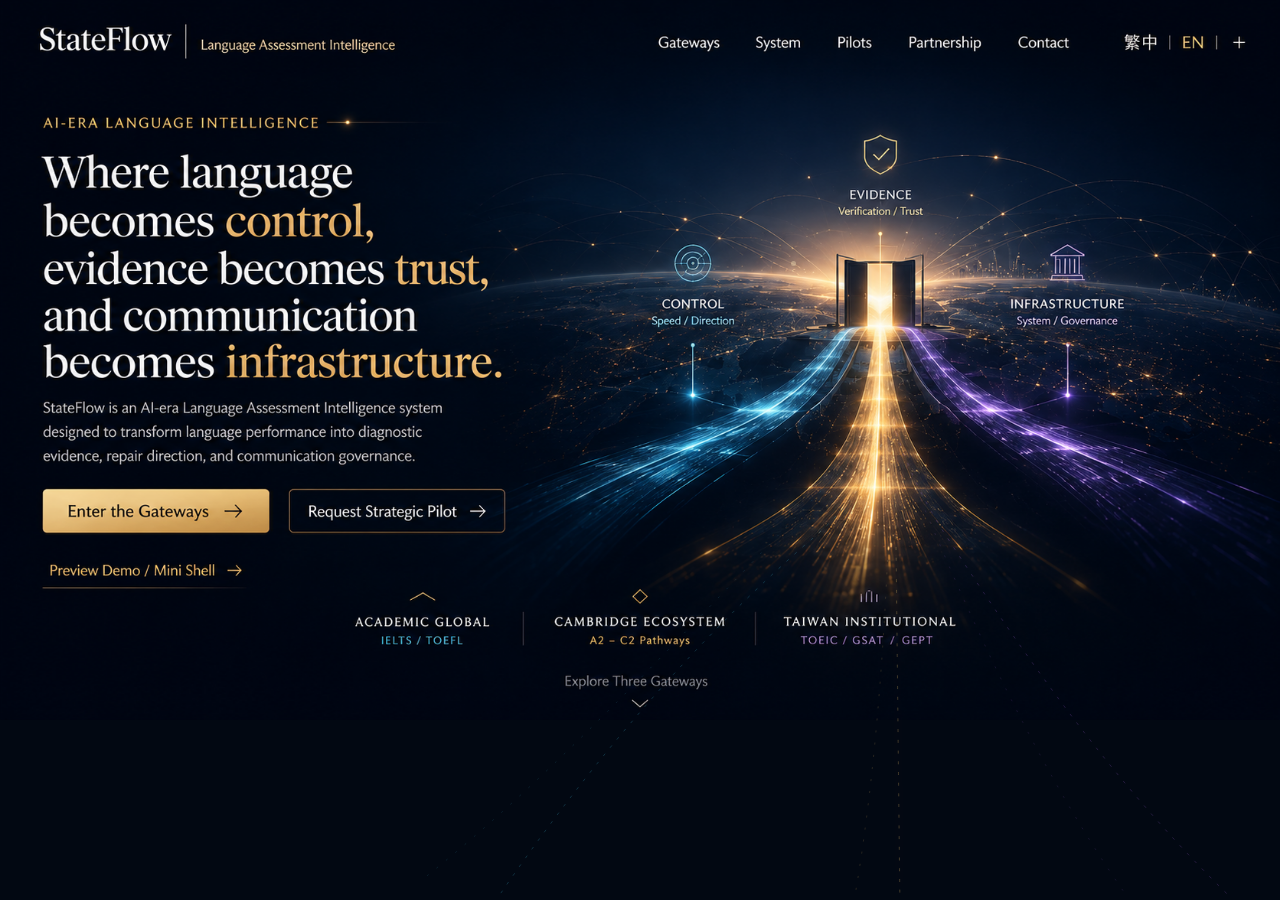
==== commit 636d62b6: "Add Page 01 dynamic flow test v0.7" ====
--- a/index.html
+++ b/index.html
@@ -1,5 +1,5 @@
 <!doctype html>
-<html lang="en" data-page="page01_international_gateway" data-visual-lock="page01_v0.6">
+<html lang="en" data-page="page01_international_gateway" data-visual-lock="page01_v0.7_dynamic_flow">
 <head>
   <meta charset="utf-8" />
   <meta name="viewport" content="width=device-width, initial-scale=1" />
@@ -15,6 +15,51 @@
       <source media="(max-width: 767px)" srcset="assets/page01/page01-mobile-visual-target.png" />
       <img src="assets/page01/page01-desktop-visual-target.png" alt="" class="page01-lock-image" decoding="async" />
     </picture>
+
+    <div class="motion-layer" aria-hidden="true">
+      <svg class="flow-svg flow-svg-desktop" viewBox="0 0 100 56.28" preserveAspectRatio="none" focusable="false">
+        <defs>
+          <filter id="flowGlowDesktop" x="-40%" y="-40%" width="180%" height="180%">
+            <feGaussianBlur stdDeviation="0.55" result="blur" />
+            <feMerge>
+              <feMergeNode in="blur" />
+              <feMergeNode in="SourceGraphic" />
+            </feMerge>
+          </filter>
+        </defs>
+        <path class="flow-track flow-blue" d="M 39 56 C 45 49, 53 41, 63 34 C 66 32, 68 30, 69.2 27" />
+        <path class="flow-track flow-blue flow-secondary" d="M 33 55 C 44 48, 54 39, 65 30 C 67 28.5, 68.6 27.8, 69.2 27" />
+        <path class="flow-track flow-gold" d="M 70.3 56 C 70.2 49, 70.1 41, 70.0 34 C 70.0 31, 69.8 28.5, 69.7 26" />
+        <path class="flow-track flow-gold flow-secondary" d="M 66.8 56 C 68.5 48, 69.4 38, 69.7 26" />
+        <path class="flow-track flow-purple" d="M 96 56 C 87 49, 80 41, 73.5 33 C 71.6 30.5, 70.3 28.1, 69.7 26" />
+        <path class="flow-track flow-purple flow-secondary" d="M 88 56 C 81 48, 76 39, 71.8 31 C 70.8 29.2, 70.0 27.5, 69.7 26" />
+      </svg>
+
+      <svg class="flow-svg flow-svg-mobile" viewBox="0 0 100 216.18" preserveAspectRatio="none" focusable="false">
+        <defs>
+          <filter id="flowGlowMobile" x="-40%" y="-40%" width="180%" height="180%">
+            <feGaussianBlur stdDeviation="0.8" result="blur" />
+            <feMerge>
+              <feMergeNode in="blur" />
+              <feMergeNode in="SourceGraphic" />
+            </feMerge>
+          </filter>
+        </defs>
+        <path class="flow-track flow-blue" d="M 0 164 C 18 152, 34 140, 46 128 C 52 122, 57 117, 61 111" />
+        <path class="flow-track flow-blue flow-secondary" d="M 6 172 C 25 158, 42 143, 56 124 C 59 119, 61 115, 62 111" />
+        <path class="flow-track flow-gold" d="M 50 190 C 54 174, 59 157, 62 138 C 64 126, 64 117, 63 109" />
+        <path class="flow-track flow-gold flow-secondary" d="M 58 190 C 61 170, 63 147, 63 109" />
+        <path class="flow-track flow-purple" d="M 100 166 C 83 153, 74 139, 68 126 C 65.5 120, 64 114, 63 109" />
+        <path class="flow-track flow-purple flow-secondary" d="M 95 176 C 80 158, 70 139, 64 109" />
+      </svg>
+
+      <div class="gateway-pulse gateway-pulse-desktop"></div>
+      <div class="gateway-pulse gateway-pulse-mobile"></div>
+      <div class="flow-particle particle-a"></div>
+      <div class="flow-particle particle-b"></div>
+      <div class="flow-particle particle-c"></div>
+    </div>
+
 
     <h1 class="sr-only">StateFlow International Gateway</h1>
     <p class="sr-only">Where language becomes control, evidence becomes trust, and communication becomes infrastructure.</p>
--- a/css/page01-visual-lock.css
+++ b/css/page01-visual-lock.css
@@ -113,3 +113,162 @@
   .gateway-cambridge { left: 36.0%; top: 86.2%; width: 25.0%; height: 6.2%; }
   .gateway-taiwan { left: 73.0%; top: 86.2%; width: 24.0%; height: 6.2%; }
 }
+
+/* Page 01 Dynamic Flow Test v0.7
+   Principle: fixed approved visual target image + subtle animated flow layer only.
+   Text, CTA, nav, and gateway labels remain stable because they are part of the locked base image.
+*/
+
+.motion-layer {
+  position: absolute;
+  inset: 0;
+  z-index: 2;
+  pointer-events: none;
+  overflow: hidden;
+  mix-blend-mode: screen;
+}
+
+.flow-svg {
+  position: absolute;
+  inset: 0;
+  width: 100%;
+  height: 100%;
+}
+
+.flow-track {
+  fill: none;
+  stroke-linecap: round;
+  stroke-linejoin: round;
+  stroke-dasharray: 2.2 8.5;
+  stroke-dashoffset: 18;
+  opacity: 0.58;
+  animation: stateflow-stream 9.6s linear infinite;
+  vector-effect: non-scaling-stroke;
+}
+
+.flow-secondary {
+  opacity: 0.34;
+  stroke-dasharray: 1.2 11;
+  animation-duration: 13s;
+  animation-delay: -5s;
+}
+
+.flow-blue {
+  stroke: rgba(76, 215, 255, 0.88);
+  stroke-width: 0.36;
+  filter: url(#flowGlowDesktop);
+}
+
+.flow-gold {
+  stroke: rgba(255, 204, 101, 0.9);
+  stroke-width: 0.48;
+  filter: url(#flowGlowDesktop);
+  animation-duration: 11.5s;
+}
+
+.flow-purple {
+  stroke: rgba(190, 106, 255, 0.82);
+  stroke-width: 0.38;
+  filter: url(#flowGlowDesktop);
+  animation-duration: 12.4s;
+  animation-delay: -2.5s;
+}
+
+.gateway-pulse {
+  position: absolute;
+  border-radius: 999px;
+  background:
+    radial-gradient(circle, rgba(255, 229, 152, 0.35) 0%, rgba(255, 193, 88, 0.18) 28%, rgba(255, 193, 88, 0.04) 56%, rgba(255, 193, 88, 0) 72%);
+  filter: blur(7px);
+  opacity: 0.42;
+  animation: gateway-breathe 5.8s ease-in-out infinite;
+}
+
+.flow-particle {
+  position: absolute;
+  width: 5px;
+  height: 5px;
+  border-radius: 999px;
+  background: rgba(255, 221, 144, 0.9);
+  box-shadow: 0 0 12px rgba(255, 204, 101, 0.7), 0 0 22px rgba(255, 204, 101, 0.25);
+  opacity: 0.42;
+  animation: particle-drift 10s ease-in-out infinite;
+}
+
+.particle-a { left: 61.8%; top: 29.0%; animation-delay: -1.5s; }
+.particle-b { left: 76.5%; top: 25.0%; animation-delay: -5.8s; transform: scale(0.75); }
+.particle-c { left: 53.5%; top: 34.0%; animation-delay: -8.2s; transform: scale(0.6); }
+
+@keyframes stateflow-stream {
+  0% { stroke-dashoffset: 21; opacity: 0.18; }
+  18% { opacity: 0.62; }
+  70% { opacity: 0.54; }
+  100% { stroke-dashoffset: 0; opacity: 0.18; }
+}
+
+@keyframes gateway-breathe {
+  0%, 100% { transform: scale(0.96); opacity: 0.28; }
+  48% { transform: scale(1.08); opacity: 0.58; }
+}
+
+@keyframes particle-drift {
+  0%, 100% { opacity: 0.14; transform: translate3d(0, 0, 0) scale(0.8); }
+  35% { opacity: 0.48; }
+  65% { opacity: 0.28; transform: translate3d(18px, -14px, 0) scale(1.05); }
+}
+
+@media (min-width: 768px) {
+  .flow-svg-mobile,
+  .gateway-pulse-mobile { display: none; }
+
+  .gateway-pulse-desktop {
+    left: 63.5%;
+    top: 31.0%;
+    width: 9.0%;
+    height: 19.0%;
+  }
+}
+
+@media (max-width: 767px) {
+  .flow-svg-desktop,
+  .gateway-pulse-desktop { display: none; }
+
+  .flow-blue {
+    stroke-width: 0.66;
+    filter: url(#flowGlowMobile);
+  }
+
+  .flow-gold {
+    stroke-width: 0.82;
+    filter: url(#flowGlowMobile);
+  }
+
+  .flow-purple {
+    stroke-width: 0.68;
+    filter: url(#flowGlowMobile);
+  }
+
+  .gateway-pulse-mobile {
+    left: 43.0%;
+    top: 53.5%;
+    width: 26.0%;
+    height: 11.5%;
+    filter: blur(8px);
+  }
+
+  .particle-a { left: 49.5%; top: 55.5%; }
+  .particle-b { left: 74.0%; top: 54.8%; }
+  .particle-c { left: 24.0%; top: 58.2%; }
+}
+
+@media (prefers-reduced-motion: reduce) {
+  .flow-track,
+  .gateway-pulse,
+  .flow-particle {
+    animation: none;
+  }
+
+  .flow-track { opacity: 0.28; }
+  .gateway-pulse { opacity: 0.24; }
+  .flow-particle { display: none; }
+}
